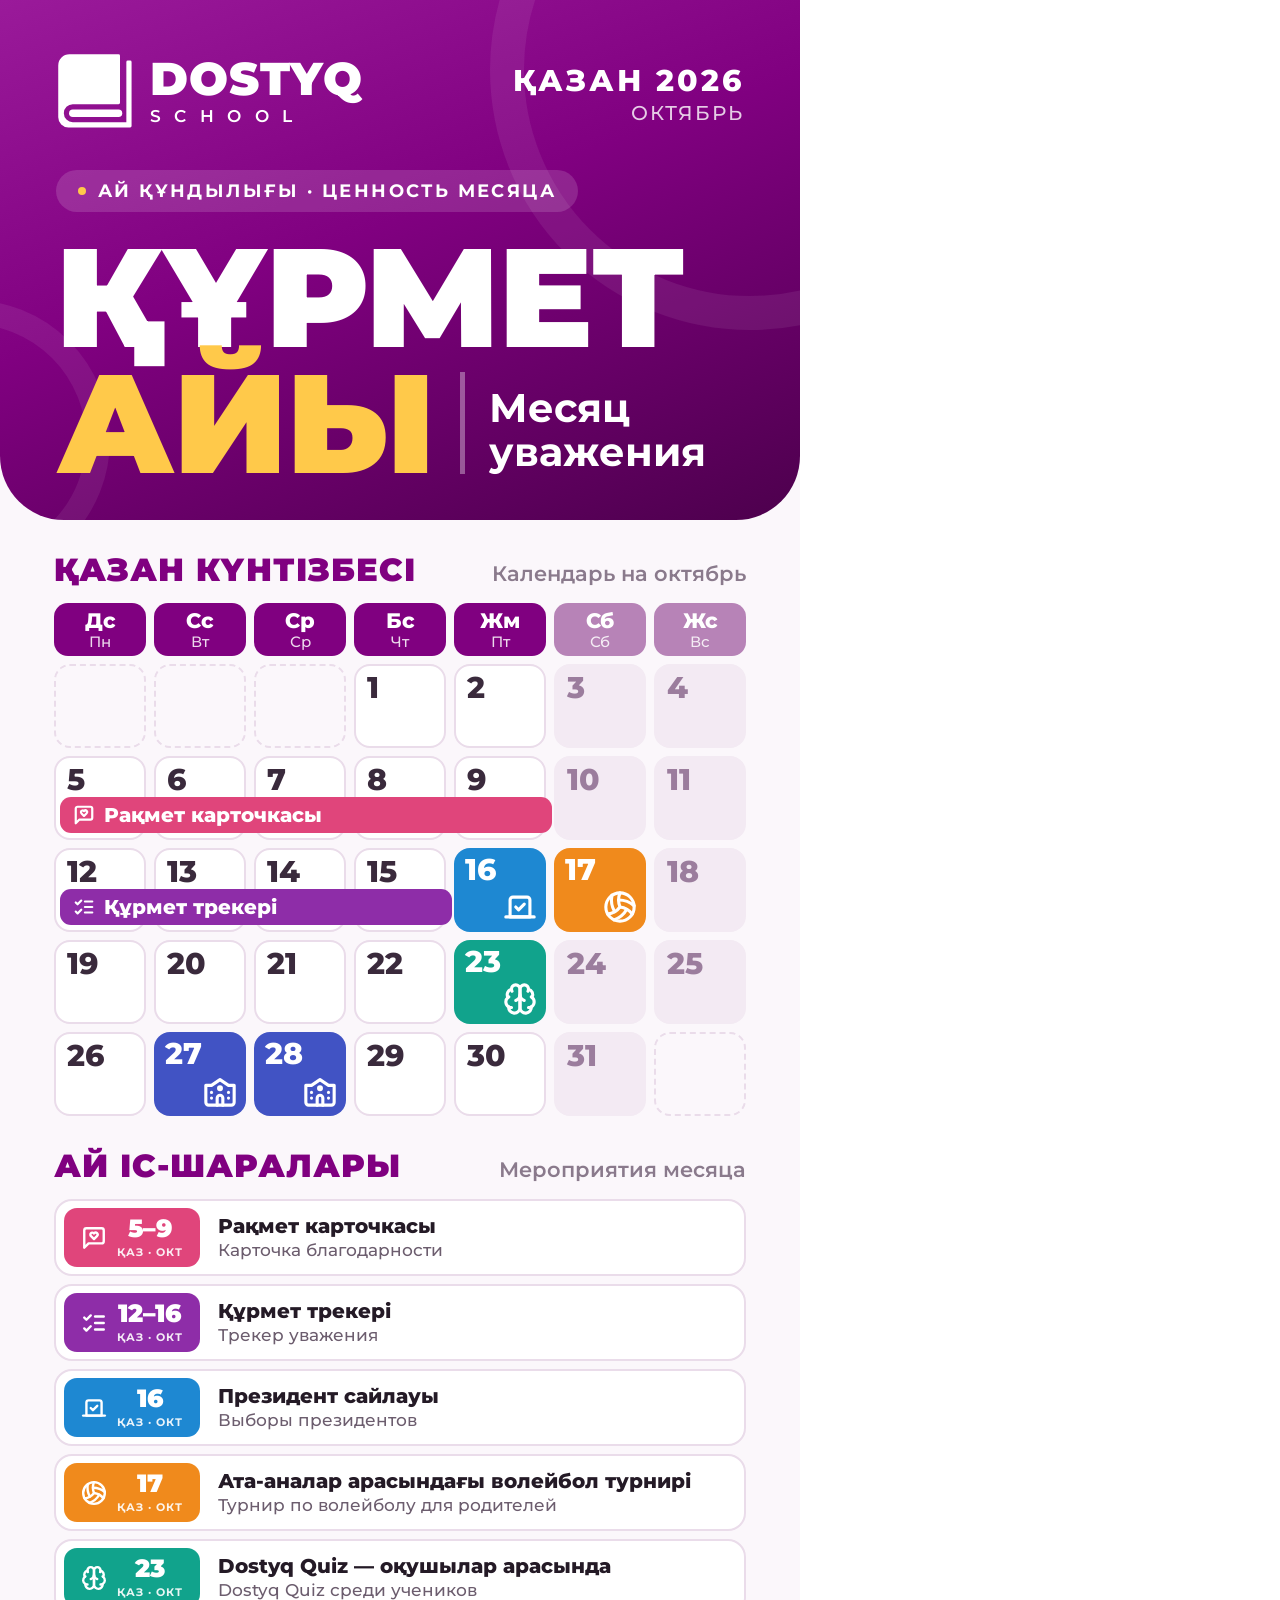
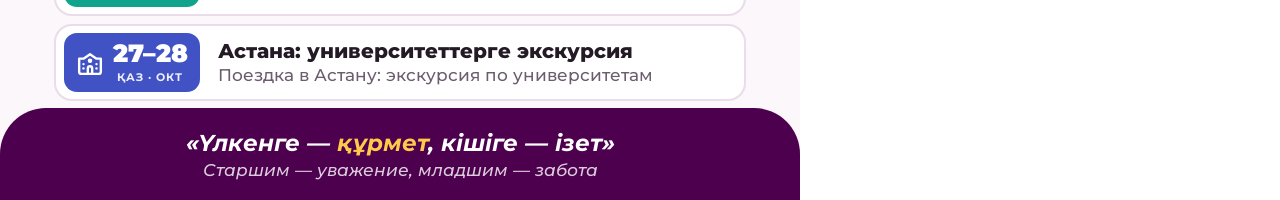
==== banners/kurmet-ayi-2026-10.html @ 7266d7d9 "X-баннер «Құрмет айы» на октябрь 2026 (80×180 см) Исходник макета для Figma: генератор HTML с календ" ====
<!doctype html>
<html lang="kk"><head><meta charset="utf-8">
<meta name="viewport" content="width=800">
<title>Құрмет айы — X-баннер</title>
<link rel="preconnect" href="https://fonts.googleapis.com">
<link href="https://fonts.googleapis.com/css2?family=Montserrat:ital,wght@0,500;0,600;0,700;0,800;0,900;1,500;1,700&display=swap" rel="stylesheet">
<style>
* { box-sizing: border-box; margin: 0; padding: 0; }
html, body { background: #fff; }
body { font-family: 'Montserrat', sans-serif; color: #241a26; }
.banner { width: 800px; height: 1800px; position: relative; overflow: hidden; background: #fbf7fb;
  display: flex; flex-direction: column; }

.hero { position: relative; height: 520px; flex: none; overflow: hidden; color: #fff;
  background: linear-gradient(160deg, #9a1a9a 0%, #800080 45%, #4d004d 100%);
  border-radius: 0 0 64px 64px; padding: 52px 56px 0; }
.ring { position: absolute; border-radius: 50%; border: 34px solid rgba(255,255,255,.07); }
.r1 { width: 520px; height: 520px; right: -210px; top: -190px; }
.r2 { width: 280px; height: 280px; left: -170px; top: 300px; border-width: 24px; }
.logo { display: flex; align-items: center; gap: 16px; position: relative; }
.logo .wm b { display: block; font-size: 46px; font-weight: 900; line-height: 1; letter-spacing: 1px; }
.logo .wm span { display: block; font-size: 17px; font-weight: 600; letter-spacing: 13.4px; margin-top: 4px; }
.month { position: absolute; right: 56px; top: 62px; text-align: right; }
.month b { display: block; font-size: 30px; font-weight: 800; letter-spacing: 3px; }
.month span { display: block; font-size: 20px; font-weight: 500; opacity: .8; letter-spacing: 2px; margin-top: 2px; }
.eyebrow { position: relative; margin-top: 40px; display: inline-flex; gap: 12px; align-items: center;
  background: rgba(255,255,255,.14); border-radius: 40px; padding: 10px 22px;
  font-size: 18px; font-weight: 700; letter-spacing: 2.4px; }
.eyebrow i { width: 8px; height: 8px; border-radius: 50%; background: #FFC94A; display: block; }
.title { position: relative; margin-top: 22px; font-size: 140px; font-weight: 900; line-height: 126px;
  letter-spacing: -2px; }
.title .l2 { display: flex; align-items: center; gap: 26px; }
.title .y { color: #FFC94A; }
.title .sub { font-size: 40px; line-height: 44px; font-weight: 700; letter-spacing: 0; padding-top: 14px;
  border-left: 5px solid rgba(255,255,255,.35); padding-left: 24px; }

.cal { padding: 30px 54px 0; flex: none; }
.sec { display: flex; align-items: baseline; justify-content: space-between; margin-bottom: 14px; }
.sec b { font-size: 32px; font-weight: 900; color: #800080; letter-spacing: 1px; }
.sec span { font-size: 21px; font-weight: 600; color: #8a7a8c; }
.wds { display: grid; grid-template-columns: repeat(7, 92px); gap: 8px; margin-bottom: 8px; }
.wd { text-align: center; background: #800080; color: #fff; border-radius: 14px; padding: 6px 0 5px; }
.wd.we { background: #b783b7; }
.wd b { display: block; font-size: 21px; font-weight: 800; line-height: 1.1; }
.wd span { display: block; font-size: 15px; font-weight: 500; opacity: .85; }
.weeks { display: flex; flex-direction: column; gap: 8px; }
.week { position: relative; display: grid; grid-template-columns: repeat(7, 92px); gap: 8px; }
.cell { height: 84px; border-radius: 16px; background: #fff; border: 2px solid #eadcea; position: relative; }
.cell.we { background: #f3eaf3; border-color: #f3eaf3; }
.cell.empty { background: transparent; border: 2px dashed #eadcea; }
.cell .num { position: absolute; left: 11px; top: 3px; font-size: 30px; font-weight: 800; color: #3a2a3c; }
.cell.we .num { color: #9b7d9d; }
.cell.hit { border: none; }
.cell.hit .num { color: #fff; }
.cell .ic { position: absolute; right: 9px; bottom: 8px; display: flex; }
.bar { position: absolute; bottom: 7px; height: 36px; border-radius: 11px; color: #fff;
  display: flex; align-items: center; gap: 9px; padding: 0 13px; font-size: 20px; font-weight: 800;
  margin-left: 6px; margin-right: 6px; }
.bar svg { flex: none; }

.list { padding: 30px 54px 0; flex: none; }
.evs { display: flex; flex-direction: column; gap: 8px; }
.ev { display: flex; align-items: center; gap: 18px; background: #fff; border-radius: 18px;
  padding: 8px 14px 8px 8px; border: 2px solid #eadcea; height: 77px; }
.tile { width: 136px; height: 59px; border-radius: 13px; flex: none; color: #fff; text-align: center;
  display: flex; align-items: center; justify-content: center; gap: 10px; }
.tile svg { flex: none; }
.tile b { display: block; font-size: 25px; font-weight: 900; line-height: 1; }
.tile span { display: block; font-size: 11px; font-weight: 700; letter-spacing: 1px; margin-top: 4px; opacity: .9; }
.what { flex: 1; min-width: 0; }
.what b { display: block; font-size: 20px; font-weight: 800; line-height: 1.15; color: #241a26; }
.what span { display: block; font-size: 16.5px; font-weight: 500; color: #6c5d6e; margin-top: 3px; line-height: 1.2; }

.foot { margin-top: auto; height: 92px; flex: none; background: #4d004d; color: #fff;
  display: flex; flex-direction: column; align-items: center; justify-content: center; text-align: center;
  border-radius: 46px 46px 0 0; }
.foot b { display: block; font-size: 23px; font-weight: 700; font-style: italic; }
.foot b i { color: #FFC94A; font-style: italic; }
.foot span { display: block; font-size: 17px; font-weight: 500; font-style: italic; opacity: .8; margin-top: 3px; }
</style></head>
<body>
<div class="banner" id="banner">
  <section class="hero">
    <div class="ring r1"></div><div class="ring r2"></div>
    <div class="logo"><svg width="78" height="78" viewBox="40 40 418 418" xmlns="http://www.w3.org/2000/svg"><path fill="#fff" d="M52 112A60 60 0 0 1 112 52L375 52A8 8 0 0 1 383 60L383 312A8 8 0 0 1 375 320L130 320A48 48 0 0 0 82 368A48 48 0 0 0 130 416L417 416L417 93A8 8 0 0 1 425 85L437 85A8 8 0 0 1 445 93L445 437A8 8 0 0 1 437 445L107 445A55 55 0 0 1 52 390Z"/><path fill="#fff" d="M130 348L375 348A20 20 0 0 1 375 388L130 388A20 20 0 0 1 130 348Z"/></svg><div class="wm"><b>DOSTYQ</b><span>SCHOOL</span></div></div>
    <div class="month"><b>ҚАЗАН 2026</b><span>ОКТЯБРЬ</span></div>
    <div class="eyebrow"><i></i>АЙ ҚҰНДЫЛЫҒЫ · ЦЕННОСТЬ МЕСЯЦА</div>
    <div class="title">ҚҰРМЕТ<div class="l2"><span class="y">АЙЫ</span><span class="sub">Месяц<br>уважения</span></div></div>
  </section>
  <section class="cal">
    <div class="sec"><b>ҚАЗАН КҮНТІЗБЕСІ</b><span>Календарь на октябрь</span></div>
    <div class="wds"><div class="wd"><b>Дс</b><span>Пн</span></div><div class="wd"><b>Сс</b><span>Вт</span></div><div class="wd"><b>Ср</b><span>Ср</span></div><div class="wd"><b>Бс</b><span>Чт</span></div><div class="wd"><b>Жм</b><span>Пт</span></div><div class="wd we"><b>Сб</b><span>Сб</span></div><div class="wd we"><b>Жс</b><span>Вс</span></div></div><div class="weeks"><div class="week"><div class="cell empty"></div><div class="cell empty"></div><div class="cell empty"></div><div class="cell"><span class="num">1</span></div><div class="cell"><span class="num">2</span></div><div class="cell we"><span class="num">3</span></div><div class="cell we"><span class="num">4</span></div></div><div class="week"><div class="cell"><span class="num">5</span></div><div class="cell"><span class="num">6</span></div><div class="cell"><span class="num">7</span></div><div class="cell"><span class="num">8</span></div><div class="cell"><span class="num">9</span></div><div class="cell we"><span class="num">10</span></div><div class="cell we"><span class="num">11</span></div><div class="bar" style="left:0px;width:492px;background:#E0457B"><svg width="22" height="22" viewBox="0 0 24 24" fill="none" stroke="#fff" stroke-width="2.4" stroke-linecap="round" stroke-linejoin="round" xmlns="http://www.w3.org/2000/svg"><path d="M21 15a2 2 0 0 1-2 2H7l-4 4V5a2 2 0 0 1 2-2h14a2 2 0 0 1 2 2z"/><path d="M14.8 7.5a1.84 1.84 0 0 0-2.6 0l-.2.3-.3-.3a1.84 1.84 0 1 0-2.4 2.8L12 13l2.7-2.7c.9-.9.8-2.1.1-2.8"/></svg><span>Рақмет карточкасы</span></div></div><div class="week"><div class="cell"><span class="num">12</span></div><div class="cell"><span class="num">13</span></div><div class="cell"><span class="num">14</span></div><div class="cell"><span class="num">15</span></div><div class="cell hit" style="background:#1E88D2"><span class="num">16</span><span class="ic"><svg width="34" height="34" viewBox="0 0 24 24" fill="none" stroke="#fff" stroke-width="2.2" stroke-linecap="round" stroke-linejoin="round" xmlns="http://www.w3.org/2000/svg"><path d="m9 12 2 2 4-4"/><path d="M5 7c0-1.1.9-2 2-2h10a2 2 0 0 1 2 2v12H5V7Z"/><path d="M22 19H2"/></svg></span></div><div class="cell we hit" style="background:#F08A1C"><span class="num">17</span><span class="ic"><svg width="34" height="34" viewBox="0 0 24 24" fill="none" stroke="#fff" stroke-width="2.2" stroke-linecap="round" stroke-linejoin="round" xmlns="http://www.w3.org/2000/svg"><path d="M11.1 7.1a16.55 16.55 0 0 1 10.9 4"/><path d="M12 12a12.6 12.6 0 0 1-8.7 5"/><path d="M16.8 13.6a16.55 16.55 0 0 1-9 7.5"/><path d="M20.7 17a12.8 12.8 0 0 0-8.7-5 13.3 13.3 0 0 1 0-10"/><path d="M6.3 3.8a16.55 16.55 0 0 0 1.9 11.5"/><circle cx="12" cy="12" r="10"/></svg></span></div><div class="cell we"><span class="num">18</span></div><div class="bar" style="left:0px;width:392px;background:#8E2DA8"><svg width="22" height="22" viewBox="0 0 24 24" fill="none" stroke="#fff" stroke-width="2.4" stroke-linecap="round" stroke-linejoin="round" xmlns="http://www.w3.org/2000/svg"><path d="m3 17 2 2 4-4"/><path d="m3 7 2 2 4-4"/><path d="M13 6h8"/><path d="M13 12h8"/><path d="M13 18h8"/></svg><span>Құрмет трекері</span></div></div><div class="week"><div class="cell"><span class="num">19</span></div><div class="cell"><span class="num">20</span></div><div class="cell"><span class="num">21</span></div><div class="cell"><span class="num">22</span></div><div class="cell hit" style="background:#11A38C"><span class="num">23</span><span class="ic"><svg width="34" height="34" viewBox="0 0 24 24" fill="none" stroke="#fff" stroke-width="2.2" stroke-linecap="round" stroke-linejoin="round" xmlns="http://www.w3.org/2000/svg"><path d="M12 5a3 3 0 1 0-5.997.125 4 4 0 0 0-2.526 5.77 4 4 0 0 0 .556 6.588A4 4 0 1 0 12 18Z"/><path d="M12 5a3 3 0 1 1 5.997.125 4 4 0 0 1 2.526 5.77 4 4 0 0 1-.556 6.588A4 4 0 1 1 12 18Z"/><path d="M15 13a4.5 4.5 0 0 1-3-4 4.5 4.5 0 0 1-3 4"/><path d="M17.599 6.5a3 3 0 0 0 .399-1.375"/><path d="M6.003 5.125A3 3 0 0 0 6.401 6.5"/><path d="M3.477 10.896a4 4 0 0 1 .585-.396"/><path d="M19.938 10.5a4 4 0 0 1 .585.396"/><path d="M6 18a4 4 0 0 1-1.967-.516"/><path d="M19.967 17.484A4 4 0 0 1 18 18"/></svg></span></div><div class="cell we"><span class="num">24</span></div><div class="cell we"><span class="num">25</span></div></div><div class="week"><div class="cell"><span class="num">26</span></div><div class="cell hit" style="background:#4153C4"><span class="num">27</span><span class="ic"><svg width="34" height="34" viewBox="0 0 24 24" fill="none" stroke="#fff" stroke-width="2.2" stroke-linecap="round" stroke-linejoin="round" xmlns="http://www.w3.org/2000/svg"><circle cx="12" cy="10" r="1"/><path d="M22 20V8h-4l-6-4-6 4H2v12a2 2 0 0 0 2 2h16a2 2 0 0 0 2-2"/><path d="M6 17v.01"/><path d="M6 13v.01"/><path d="M18 17v.01"/><path d="M18 13v.01"/><path d="M14 22v-5a2 2 0 0 0-2-2a2 2 0 0 0-2 2v5"/></svg></span></div><div class="cell hit" style="background:#4153C4"><span class="num">28</span><span class="ic"><svg width="34" height="34" viewBox="0 0 24 24" fill="none" stroke="#fff" stroke-width="2.2" stroke-linecap="round" stroke-linejoin="round" xmlns="http://www.w3.org/2000/svg"><circle cx="12" cy="10" r="1"/><path d="M22 20V8h-4l-6-4-6 4H2v12a2 2 0 0 0 2 2h16a2 2 0 0 0 2-2"/><path d="M6 17v.01"/><path d="M6 13v.01"/><path d="M18 17v.01"/><path d="M18 13v.01"/><path d="M14 22v-5a2 2 0 0 0-2-2a2 2 0 0 0-2 2v5"/></svg></span></div><div class="cell"><span class="num">29</span></div><div class="cell"><span class="num">30</span></div><div class="cell we"><span class="num">31</span></div><div class="cell empty"></div></div></div>
  </section>
  <section class="list">
    <div class="sec"><b>АЙ ІС-ШАРАЛАРЫ</b><span>Мероприятия месяца</span></div>
    <div class="evs"><div class="ev"><div class="tile" style="background:#E0457B"><svg width="26" height="26" viewBox="0 0 24 24" fill="none" stroke="#fff" stroke-width="2.2" stroke-linecap="round" stroke-linejoin="round" xmlns="http://www.w3.org/2000/svg"><path d="M21 15a2 2 0 0 1-2 2H7l-4 4V5a2 2 0 0 1 2-2h14a2 2 0 0 1 2 2z"/><path d="M14.8 7.5a1.84 1.84 0 0 0-2.6 0l-.2.3-.3-.3a1.84 1.84 0 1 0-2.4 2.8L12 13l2.7-2.7c.9-.9.8-2.1.1-2.8"/></svg><div><b>5–9</b><span>ҚАЗ · ОКТ</span></div></div><div class="what"><b>Рақмет карточкасы</b><span>Карточка благодарности</span></div></div><div class="ev"><div class="tile" style="background:#8E2DA8"><svg width="26" height="26" viewBox="0 0 24 24" fill="none" stroke="#fff" stroke-width="2.2" stroke-linecap="round" stroke-linejoin="round" xmlns="http://www.w3.org/2000/svg"><path d="m3 17 2 2 4-4"/><path d="m3 7 2 2 4-4"/><path d="M13 6h8"/><path d="M13 12h8"/><path d="M13 18h8"/></svg><div><b>12–16</b><span>ҚАЗ · ОКТ</span></div></div><div class="what"><b>Құрмет трекері</b><span>Трекер уважения</span></div></div><div class="ev"><div class="tile" style="background:#1E88D2"><svg width="26" height="26" viewBox="0 0 24 24" fill="none" stroke="#fff" stroke-width="2.2" stroke-linecap="round" stroke-linejoin="round" xmlns="http://www.w3.org/2000/svg"><path d="m9 12 2 2 4-4"/><path d="M5 7c0-1.1.9-2 2-2h10a2 2 0 0 1 2 2v12H5V7Z"/><path d="M22 19H2"/></svg><div><b>16</b><span>ҚАЗ · ОКТ</span></div></div><div class="what"><b>Президент сайлауы</b><span>Выборы президентов</span></div></div><div class="ev"><div class="tile" style="background:#F08A1C"><svg width="26" height="26" viewBox="0 0 24 24" fill="none" stroke="#fff" stroke-width="2.2" stroke-linecap="round" stroke-linejoin="round" xmlns="http://www.w3.org/2000/svg"><path d="M11.1 7.1a16.55 16.55 0 0 1 10.9 4"/><path d="M12 12a12.6 12.6 0 0 1-8.7 5"/><path d="M16.8 13.6a16.55 16.55 0 0 1-9 7.5"/><path d="M20.7 17a12.8 12.8 0 0 0-8.7-5 13.3 13.3 0 0 1 0-10"/><path d="M6.3 3.8a16.55 16.55 0 0 0 1.9 11.5"/><circle cx="12" cy="12" r="10"/></svg><div><b>17</b><span>ҚАЗ · ОКТ</span></div></div><div class="what"><b>Ата-аналар арасындағы волейбол турнирі</b><span>Турнир по волейболу для родителей</span></div></div><div class="ev"><div class="tile" style="background:#11A38C"><svg width="26" height="26" viewBox="0 0 24 24" fill="none" stroke="#fff" stroke-width="2.2" stroke-linecap="round" stroke-linejoin="round" xmlns="http://www.w3.org/2000/svg"><path d="M12 5a3 3 0 1 0-5.997.125 4 4 0 0 0-2.526 5.77 4 4 0 0 0 .556 6.588A4 4 0 1 0 12 18Z"/><path d="M12 5a3 3 0 1 1 5.997.125 4 4 0 0 1 2.526 5.77 4 4 0 0 1-.556 6.588A4 4 0 1 1 12 18Z"/><path d="M15 13a4.5 4.5 0 0 1-3-4 4.5 4.5 0 0 1-3 4"/><path d="M17.599 6.5a3 3 0 0 0 .399-1.375"/><path d="M6.003 5.125A3 3 0 0 0 6.401 6.5"/><path d="M3.477 10.896a4 4 0 0 1 .585-.396"/><path d="M19.938 10.5a4 4 0 0 1 .585.396"/><path d="M6 18a4 4 0 0 1-1.967-.516"/><path d="M19.967 17.484A4 4 0 0 1 18 18"/></svg><div><b>23</b><span>ҚАЗ · ОКТ</span></div></div><div class="what"><b>Dostyq Quiz — оқушылар арасында</b><span>Dostyq Quiz среди учеников</span></div></div><div class="ev"><div class="tile" style="background:#4153C4"><svg width="26" height="26" viewBox="0 0 24 24" fill="none" stroke="#fff" stroke-width="2.2" stroke-linecap="round" stroke-linejoin="round" xmlns="http://www.w3.org/2000/svg"><circle cx="12" cy="10" r="1"/><path d="M22 20V8h-4l-6-4-6 4H2v12a2 2 0 0 0 2 2h16a2 2 0 0 0 2-2"/><path d="M6 17v.01"/><path d="M6 13v.01"/><path d="M18 17v.01"/><path d="M18 13v.01"/><path d="M14 22v-5a2 2 0 0 0-2-2a2 2 0 0 0-2 2v5"/></svg><div><b>27–28</b><span>ҚАЗ · ОКТ</span></div></div><div class="what"><b>Астана: университеттерге экскурсия</b><span>Поездка в Астану: экскурсия по университетам</span></div></div></div>
  </section>
  <footer class="foot"><b>«Үлкенге — <i>құрмет</i>, кішіге — ізет»</b><span>Старшим — уважение, младшим — забота</span></footer>
</div>
</body></html>
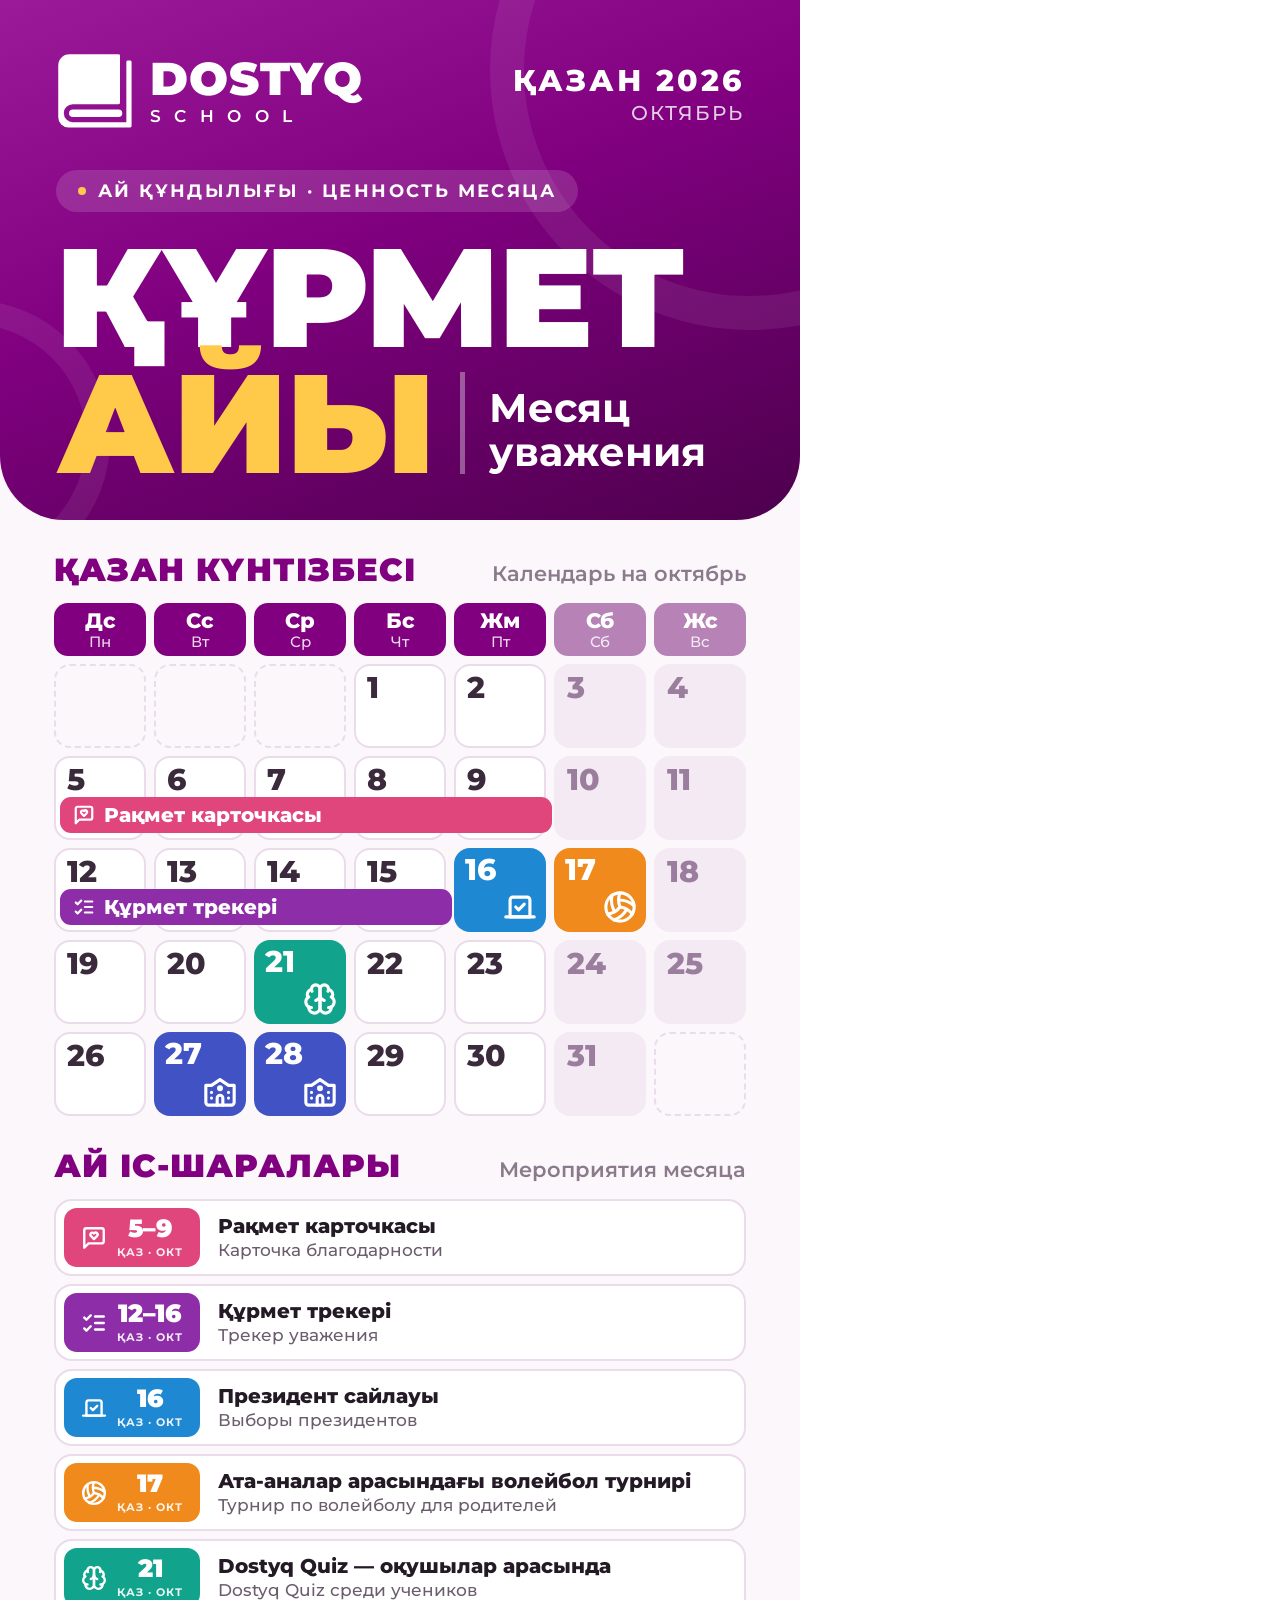
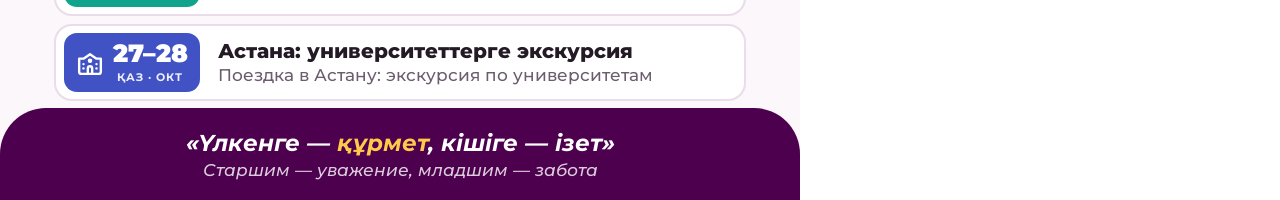
==== commit 166e0ae5: "Баннер: Dostyq Quiz переносится на 21 октября Co-Authored-By: Claude Opus 5.5 <noreply@anthropic.com" ====
--- a/banners/kurmet-ayi-2026-10.html
+++ b/banners/kurmet-ayi-2026-10.html
@@ -89,11 +89,11 @@
   </section>
   <section class="cal">
     <div class="sec"><b>ҚАЗАН КҮНТІЗБЕСІ</b><span>Календарь на октябрь</span></div>
-    <div class="wds"><div class="wd"><b>Дс</b><span>Пн</span></div><div class="wd"><b>Сс</b><span>Вт</span></div><div class="wd"><b>Ср</b><span>Ср</span></div><div class="wd"><b>Бс</b><span>Чт</span></div><div class="wd"><b>Жм</b><span>Пт</span></div><div class="wd we"><b>Сб</b><span>Сб</span></div><div class="wd we"><b>Жс</b><span>Вс</span></div></div><div class="weeks"><div class="week"><div class="cell empty"></div><div class="cell empty"></div><div class="cell empty"></div><div class="cell"><span class="num">1</span></div><div class="cell"><span class="num">2</span></div><div class="cell we"><span class="num">3</span></div><div class="cell we"><span class="num">4</span></div></div><div class="week"><div class="cell"><span class="num">5</span></div><div class="cell"><span class="num">6</span></div><div class="cell"><span class="num">7</span></div><div class="cell"><span class="num">8</span></div><div class="cell"><span class="num">9</span></div><div class="cell we"><span class="num">10</span></div><div class="cell we"><span class="num">11</span></div><div class="bar" style="left:0px;width:492px;background:#E0457B"><svg width="22" height="22" viewBox="0 0 24 24" fill="none" stroke="#fff" stroke-width="2.4" stroke-linecap="round" stroke-linejoin="round" xmlns="http://www.w3.org/2000/svg"><path d="M21 15a2 2 0 0 1-2 2H7l-4 4V5a2 2 0 0 1 2-2h14a2 2 0 0 1 2 2z"/><path d="M14.8 7.5a1.84 1.84 0 0 0-2.6 0l-.2.3-.3-.3a1.84 1.84 0 1 0-2.4 2.8L12 13l2.7-2.7c.9-.9.8-2.1.1-2.8"/></svg><span>Рақмет карточкасы</span></div></div><div class="week"><div class="cell"><span class="num">12</span></div><div class="cell"><span class="num">13</span></div><div class="cell"><span class="num">14</span></div><div class="cell"><span class="num">15</span></div><div class="cell hit" style="background:#1E88D2"><span class="num">16</span><span class="ic"><svg width="34" height="34" viewBox="0 0 24 24" fill="none" stroke="#fff" stroke-width="2.2" stroke-linecap="round" stroke-linejoin="round" xmlns="http://www.w3.org/2000/svg"><path d="m9 12 2 2 4-4"/><path d="M5 7c0-1.1.9-2 2-2h10a2 2 0 0 1 2 2v12H5V7Z"/><path d="M22 19H2"/></svg></span></div><div class="cell we hit" style="background:#F08A1C"><span class="num">17</span><span class="ic"><svg width="34" height="34" viewBox="0 0 24 24" fill="none" stroke="#fff" stroke-width="2.2" stroke-linecap="round" stroke-linejoin="round" xmlns="http://www.w3.org/2000/svg"><path d="M11.1 7.1a16.55 16.55 0 0 1 10.9 4"/><path d="M12 12a12.6 12.6 0 0 1-8.7 5"/><path d="M16.8 13.6a16.55 16.55 0 0 1-9 7.5"/><path d="M20.7 17a12.8 12.8 0 0 0-8.7-5 13.3 13.3 0 0 1 0-10"/><path d="M6.3 3.8a16.55 16.55 0 0 0 1.9 11.5"/><circle cx="12" cy="12" r="10"/></svg></span></div><div class="cell we"><span class="num">18</span></div><div class="bar" style="left:0px;width:392px;background:#8E2DA8"><svg width="22" height="22" viewBox="0 0 24 24" fill="none" stroke="#fff" stroke-width="2.4" stroke-linecap="round" stroke-linejoin="round" xmlns="http://www.w3.org/2000/svg"><path d="m3 17 2 2 4-4"/><path d="m3 7 2 2 4-4"/><path d="M13 6h8"/><path d="M13 12h8"/><path d="M13 18h8"/></svg><span>Құрмет трекері</span></div></div><div class="week"><div class="cell"><span class="num">19</span></div><div class="cell"><span class="num">20</span></div><div class="cell"><span class="num">21</span></div><div class="cell"><span class="num">22</span></div><div class="cell hit" style="background:#11A38C"><span class="num">23</span><span class="ic"><svg width="34" height="34" viewBox="0 0 24 24" fill="none" stroke="#fff" stroke-width="2.2" stroke-linecap="round" stroke-linejoin="round" xmlns="http://www.w3.org/2000/svg"><path d="M12 5a3 3 0 1 0-5.997.125 4 4 0 0 0-2.526 5.77 4 4 0 0 0 .556 6.588A4 4 0 1 0 12 18Z"/><path d="M12 5a3 3 0 1 1 5.997.125 4 4 0 0 1 2.526 5.77 4 4 0 0 1-.556 6.588A4 4 0 1 1 12 18Z"/><path d="M15 13a4.5 4.5 0 0 1-3-4 4.5 4.5 0 0 1-3 4"/><path d="M17.599 6.5a3 3 0 0 0 .399-1.375"/><path d="M6.003 5.125A3 3 0 0 0 6.401 6.5"/><path d="M3.477 10.896a4 4 0 0 1 .585-.396"/><path d="M19.938 10.5a4 4 0 0 1 .585.396"/><path d="M6 18a4 4 0 0 1-1.967-.516"/><path d="M19.967 17.484A4 4 0 0 1 18 18"/></svg></span></div><div class="cell we"><span class="num">24</span></div><div class="cell we"><span class="num">25</span></div></div><div class="week"><div class="cell"><span class="num">26</span></div><div class="cell hit" style="background:#4153C4"><span class="num">27</span><span class="ic"><svg width="34" height="34" viewBox="0 0 24 24" fill="none" stroke="#fff" stroke-width="2.2" stroke-linecap="round" stroke-linejoin="round" xmlns="http://www.w3.org/2000/svg"><circle cx="12" cy="10" r="1"/><path d="M22 20V8h-4l-6-4-6 4H2v12a2 2 0 0 0 2 2h16a2 2 0 0 0 2-2"/><path d="M6 17v.01"/><path d="M6 13v.01"/><path d="M18 17v.01"/><path d="M18 13v.01"/><path d="M14 22v-5a2 2 0 0 0-2-2a2 2 0 0 0-2 2v5"/></svg></span></div><div class="cell hit" style="background:#4153C4"><span class="num">28</span><span class="ic"><svg width="34" height="34" viewBox="0 0 24 24" fill="none" stroke="#fff" stroke-width="2.2" stroke-linecap="round" stroke-linejoin="round" xmlns="http://www.w3.org/2000/svg"><circle cx="12" cy="10" r="1"/><path d="M22 20V8h-4l-6-4-6 4H2v12a2 2 0 0 0 2 2h16a2 2 0 0 0 2-2"/><path d="M6 17v.01"/><path d="M6 13v.01"/><path d="M18 17v.01"/><path d="M18 13v.01"/><path d="M14 22v-5a2 2 0 0 0-2-2a2 2 0 0 0-2 2v5"/></svg></span></div><div class="cell"><span class="num">29</span></div><div class="cell"><span class="num">30</span></div><div class="cell we"><span class="num">31</span></div><div class="cell empty"></div></div></div>
+    <div class="wds"><div class="wd"><b>Дс</b><span>Пн</span></div><div class="wd"><b>Сс</b><span>Вт</span></div><div class="wd"><b>Ср</b><span>Ср</span></div><div class="wd"><b>Бс</b><span>Чт</span></div><div class="wd"><b>Жм</b><span>Пт</span></div><div class="wd we"><b>Сб</b><span>Сб</span></div><div class="wd we"><b>Жс</b><span>Вс</span></div></div><div class="weeks"><div class="week"><div class="cell empty"></div><div class="cell empty"></div><div class="cell empty"></div><div class="cell"><span class="num">1</span></div><div class="cell"><span class="num">2</span></div><div class="cell we"><span class="num">3</span></div><div class="cell we"><span class="num">4</span></div></div><div class="week"><div class="cell"><span class="num">5</span></div><div class="cell"><span class="num">6</span></div><div class="cell"><span class="num">7</span></div><div class="cell"><span class="num">8</span></div><div class="cell"><span class="num">9</span></div><div class="cell we"><span class="num">10</span></div><div class="cell we"><span class="num">11</span></div><div class="bar" style="left:0px;width:492px;background:#E0457B"><svg width="22" height="22" viewBox="0 0 24 24" fill="none" stroke="#fff" stroke-width="2.4" stroke-linecap="round" stroke-linejoin="round" xmlns="http://www.w3.org/2000/svg"><path d="M21 15a2 2 0 0 1-2 2H7l-4 4V5a2 2 0 0 1 2-2h14a2 2 0 0 1 2 2z"/><path d="M14.8 7.5a1.84 1.84 0 0 0-2.6 0l-.2.3-.3-.3a1.84 1.84 0 1 0-2.4 2.8L12 13l2.7-2.7c.9-.9.8-2.1.1-2.8"/></svg><span>Рақмет карточкасы</span></div></div><div class="week"><div class="cell"><span class="num">12</span></div><div class="cell"><span class="num">13</span></div><div class="cell"><span class="num">14</span></div><div class="cell"><span class="num">15</span></div><div class="cell hit" style="background:#1E88D2"><span class="num">16</span><span class="ic"><svg width="34" height="34" viewBox="0 0 24 24" fill="none" stroke="#fff" stroke-width="2.2" stroke-linecap="round" stroke-linejoin="round" xmlns="http://www.w3.org/2000/svg"><path d="m9 12 2 2 4-4"/><path d="M5 7c0-1.1.9-2 2-2h10a2 2 0 0 1 2 2v12H5V7Z"/><path d="M22 19H2"/></svg></span></div><div class="cell we hit" style="background:#F08A1C"><span class="num">17</span><span class="ic"><svg width="34" height="34" viewBox="0 0 24 24" fill="none" stroke="#fff" stroke-width="2.2" stroke-linecap="round" stroke-linejoin="round" xmlns="http://www.w3.org/2000/svg"><path d="M11.1 7.1a16.55 16.55 0 0 1 10.9 4"/><path d="M12 12a12.6 12.6 0 0 1-8.7 5"/><path d="M16.8 13.6a16.55 16.55 0 0 1-9 7.5"/><path d="M20.7 17a12.8 12.8 0 0 0-8.7-5 13.3 13.3 0 0 1 0-10"/><path d="M6.3 3.8a16.55 16.55 0 0 0 1.9 11.5"/><circle cx="12" cy="12" r="10"/></svg></span></div><div class="cell we"><span class="num">18</span></div><div class="bar" style="left:0px;width:392px;background:#8E2DA8"><svg width="22" height="22" viewBox="0 0 24 24" fill="none" stroke="#fff" stroke-width="2.4" stroke-linecap="round" stroke-linejoin="round" xmlns="http://www.w3.org/2000/svg"><path d="m3 17 2 2 4-4"/><path d="m3 7 2 2 4-4"/><path d="M13 6h8"/><path d="M13 12h8"/><path d="M13 18h8"/></svg><span>Құрмет трекері</span></div></div><div class="week"><div class="cell"><span class="num">19</span></div><div class="cell"><span class="num">20</span></div><div class="cell hit" style="background:#11A38C"><span class="num">21</span><span class="ic"><svg width="34" height="34" viewBox="0 0 24 24" fill="none" stroke="#fff" stroke-width="2.2" stroke-linecap="round" stroke-linejoin="round" xmlns="http://www.w3.org/2000/svg"><path d="M12 5a3 3 0 1 0-5.997.125 4 4 0 0 0-2.526 5.77 4 4 0 0 0 .556 6.588A4 4 0 1 0 12 18Z"/><path d="M12 5a3 3 0 1 1 5.997.125 4 4 0 0 1 2.526 5.77 4 4 0 0 1-.556 6.588A4 4 0 1 1 12 18Z"/><path d="M15 13a4.5 4.5 0 0 1-3-4 4.5 4.5 0 0 1-3 4"/><path d="M17.599 6.5a3 3 0 0 0 .399-1.375"/><path d="M6.003 5.125A3 3 0 0 0 6.401 6.5"/><path d="M3.477 10.896a4 4 0 0 1 .585-.396"/><path d="M19.938 10.5a4 4 0 0 1 .585.396"/><path d="M6 18a4 4 0 0 1-1.967-.516"/><path d="M19.967 17.484A4 4 0 0 1 18 18"/></svg></span></div><div class="cell"><span class="num">22</span></div><div class="cell"><span class="num">23</span></div><div class="cell we"><span class="num">24</span></div><div class="cell we"><span class="num">25</span></div></div><div class="week"><div class="cell"><span class="num">26</span></div><div class="cell hit" style="background:#4153C4"><span class="num">27</span><span class="ic"><svg width="34" height="34" viewBox="0 0 24 24" fill="none" stroke="#fff" stroke-width="2.2" stroke-linecap="round" stroke-linejoin="round" xmlns="http://www.w3.org/2000/svg"><circle cx="12" cy="10" r="1"/><path d="M22 20V8h-4l-6-4-6 4H2v12a2 2 0 0 0 2 2h16a2 2 0 0 0 2-2"/><path d="M6 17v.01"/><path d="M6 13v.01"/><path d="M18 17v.01"/><path d="M18 13v.01"/><path d="M14 22v-5a2 2 0 0 0-2-2a2 2 0 0 0-2 2v5"/></svg></span></div><div class="cell hit" style="background:#4153C4"><span class="num">28</span><span class="ic"><svg width="34" height="34" viewBox="0 0 24 24" fill="none" stroke="#fff" stroke-width="2.2" stroke-linecap="round" stroke-linejoin="round" xmlns="http://www.w3.org/2000/svg"><circle cx="12" cy="10" r="1"/><path d="M22 20V8h-4l-6-4-6 4H2v12a2 2 0 0 0 2 2h16a2 2 0 0 0 2-2"/><path d="M6 17v.01"/><path d="M6 13v.01"/><path d="M18 17v.01"/><path d="M18 13v.01"/><path d="M14 22v-5a2 2 0 0 0-2-2a2 2 0 0 0-2 2v5"/></svg></span></div><div class="cell"><span class="num">29</span></div><div class="cell"><span class="num">30</span></div><div class="cell we"><span class="num">31</span></div><div class="cell empty"></div></div></div>
   </section>
   <section class="list">
     <div class="sec"><b>АЙ ІС-ШАРАЛАРЫ</b><span>Мероприятия месяца</span></div>
-    <div class="evs"><div class="ev"><div class="tile" style="background:#E0457B"><svg width="26" height="26" viewBox="0 0 24 24" fill="none" stroke="#fff" stroke-width="2.2" stroke-linecap="round" stroke-linejoin="round" xmlns="http://www.w3.org/2000/svg"><path d="M21 15a2 2 0 0 1-2 2H7l-4 4V5a2 2 0 0 1 2-2h14a2 2 0 0 1 2 2z"/><path d="M14.8 7.5a1.84 1.84 0 0 0-2.6 0l-.2.3-.3-.3a1.84 1.84 0 1 0-2.4 2.8L12 13l2.7-2.7c.9-.9.8-2.1.1-2.8"/></svg><div><b>5–9</b><span>ҚАЗ · ОКТ</span></div></div><div class="what"><b>Рақмет карточкасы</b><span>Карточка благодарности</span></div></div><div class="ev"><div class="tile" style="background:#8E2DA8"><svg width="26" height="26" viewBox="0 0 24 24" fill="none" stroke="#fff" stroke-width="2.2" stroke-linecap="round" stroke-linejoin="round" xmlns="http://www.w3.org/2000/svg"><path d="m3 17 2 2 4-4"/><path d="m3 7 2 2 4-4"/><path d="M13 6h8"/><path d="M13 12h8"/><path d="M13 18h8"/></svg><div><b>12–16</b><span>ҚАЗ · ОКТ</span></div></div><div class="what"><b>Құрмет трекері</b><span>Трекер уважения</span></div></div><div class="ev"><div class="tile" style="background:#1E88D2"><svg width="26" height="26" viewBox="0 0 24 24" fill="none" stroke="#fff" stroke-width="2.2" stroke-linecap="round" stroke-linejoin="round" xmlns="http://www.w3.org/2000/svg"><path d="m9 12 2 2 4-4"/><path d="M5 7c0-1.1.9-2 2-2h10a2 2 0 0 1 2 2v12H5V7Z"/><path d="M22 19H2"/></svg><div><b>16</b><span>ҚАЗ · ОКТ</span></div></div><div class="what"><b>Президент сайлауы</b><span>Выборы президентов</span></div></div><div class="ev"><div class="tile" style="background:#F08A1C"><svg width="26" height="26" viewBox="0 0 24 24" fill="none" stroke="#fff" stroke-width="2.2" stroke-linecap="round" stroke-linejoin="round" xmlns="http://www.w3.org/2000/svg"><path d="M11.1 7.1a16.55 16.55 0 0 1 10.9 4"/><path d="M12 12a12.6 12.6 0 0 1-8.7 5"/><path d="M16.8 13.6a16.55 16.55 0 0 1-9 7.5"/><path d="M20.7 17a12.8 12.8 0 0 0-8.7-5 13.3 13.3 0 0 1 0-10"/><path d="M6.3 3.8a16.55 16.55 0 0 0 1.9 11.5"/><circle cx="12" cy="12" r="10"/></svg><div><b>17</b><span>ҚАЗ · ОКТ</span></div></div><div class="what"><b>Ата-аналар арасындағы волейбол турнирі</b><span>Турнир по волейболу для родителей</span></div></div><div class="ev"><div class="tile" style="background:#11A38C"><svg width="26" height="26" viewBox="0 0 24 24" fill="none" stroke="#fff" stroke-width="2.2" stroke-linecap="round" stroke-linejoin="round" xmlns="http://www.w3.org/2000/svg"><path d="M12 5a3 3 0 1 0-5.997.125 4 4 0 0 0-2.526 5.77 4 4 0 0 0 .556 6.588A4 4 0 1 0 12 18Z"/><path d="M12 5a3 3 0 1 1 5.997.125 4 4 0 0 1 2.526 5.77 4 4 0 0 1-.556 6.588A4 4 0 1 1 12 18Z"/><path d="M15 13a4.5 4.5 0 0 1-3-4 4.5 4.5 0 0 1-3 4"/><path d="M17.599 6.5a3 3 0 0 0 .399-1.375"/><path d="M6.003 5.125A3 3 0 0 0 6.401 6.5"/><path d="M3.477 10.896a4 4 0 0 1 .585-.396"/><path d="M19.938 10.5a4 4 0 0 1 .585.396"/><path d="M6 18a4 4 0 0 1-1.967-.516"/><path d="M19.967 17.484A4 4 0 0 1 18 18"/></svg><div><b>23</b><span>ҚАЗ · ОКТ</span></div></div><div class="what"><b>Dostyq Quiz — оқушылар арасында</b><span>Dostyq Quiz среди учеников</span></div></div><div class="ev"><div class="tile" style="background:#4153C4"><svg width="26" height="26" viewBox="0 0 24 24" fill="none" stroke="#fff" stroke-width="2.2" stroke-linecap="round" stroke-linejoin="round" xmlns="http://www.w3.org/2000/svg"><circle cx="12" cy="10" r="1"/><path d="M22 20V8h-4l-6-4-6 4H2v12a2 2 0 0 0 2 2h16a2 2 0 0 0 2-2"/><path d="M6 17v.01"/><path d="M6 13v.01"/><path d="M18 17v.01"/><path d="M18 13v.01"/><path d="M14 22v-5a2 2 0 0 0-2-2a2 2 0 0 0-2 2v5"/></svg><div><b>27–28</b><span>ҚАЗ · ОКТ</span></div></div><div class="what"><b>Астана: университеттерге экскурсия</b><span>Поездка в Астану: экскурсия по университетам</span></div></div></div>
+    <div class="evs"><div class="ev"><div class="tile" style="background:#E0457B"><svg width="26" height="26" viewBox="0 0 24 24" fill="none" stroke="#fff" stroke-width="2.2" stroke-linecap="round" stroke-linejoin="round" xmlns="http://www.w3.org/2000/svg"><path d="M21 15a2 2 0 0 1-2 2H7l-4 4V5a2 2 0 0 1 2-2h14a2 2 0 0 1 2 2z"/><path d="M14.8 7.5a1.84 1.84 0 0 0-2.6 0l-.2.3-.3-.3a1.84 1.84 0 1 0-2.4 2.8L12 13l2.7-2.7c.9-.9.8-2.1.1-2.8"/></svg><div><b>5–9</b><span>ҚАЗ · ОКТ</span></div></div><div class="what"><b>Рақмет карточкасы</b><span>Карточка благодарности</span></div></div><div class="ev"><div class="tile" style="background:#8E2DA8"><svg width="26" height="26" viewBox="0 0 24 24" fill="none" stroke="#fff" stroke-width="2.2" stroke-linecap="round" stroke-linejoin="round" xmlns="http://www.w3.org/2000/svg"><path d="m3 17 2 2 4-4"/><path d="m3 7 2 2 4-4"/><path d="M13 6h8"/><path d="M13 12h8"/><path d="M13 18h8"/></svg><div><b>12–16</b><span>ҚАЗ · ОКТ</span></div></div><div class="what"><b>Құрмет трекері</b><span>Трекер уважения</span></div></div><div class="ev"><div class="tile" style="background:#1E88D2"><svg width="26" height="26" viewBox="0 0 24 24" fill="none" stroke="#fff" stroke-width="2.2" stroke-linecap="round" stroke-linejoin="round" xmlns="http://www.w3.org/2000/svg"><path d="m9 12 2 2 4-4"/><path d="M5 7c0-1.1.9-2 2-2h10a2 2 0 0 1 2 2v12H5V7Z"/><path d="M22 19H2"/></svg><div><b>16</b><span>ҚАЗ · ОКТ</span></div></div><div class="what"><b>Президент сайлауы</b><span>Выборы президентов</span></div></div><div class="ev"><div class="tile" style="background:#F08A1C"><svg width="26" height="26" viewBox="0 0 24 24" fill="none" stroke="#fff" stroke-width="2.2" stroke-linecap="round" stroke-linejoin="round" xmlns="http://www.w3.org/2000/svg"><path d="M11.1 7.1a16.55 16.55 0 0 1 10.9 4"/><path d="M12 12a12.6 12.6 0 0 1-8.7 5"/><path d="M16.8 13.6a16.55 16.55 0 0 1-9 7.5"/><path d="M20.7 17a12.8 12.8 0 0 0-8.7-5 13.3 13.3 0 0 1 0-10"/><path d="M6.3 3.8a16.55 16.55 0 0 0 1.9 11.5"/><circle cx="12" cy="12" r="10"/></svg><div><b>17</b><span>ҚАЗ · ОКТ</span></div></div><div class="what"><b>Ата-аналар арасындағы волейбол турнирі</b><span>Турнир по волейболу для родителей</span></div></div><div class="ev"><div class="tile" style="background:#11A38C"><svg width="26" height="26" viewBox="0 0 24 24" fill="none" stroke="#fff" stroke-width="2.2" stroke-linecap="round" stroke-linejoin="round" xmlns="http://www.w3.org/2000/svg"><path d="M12 5a3 3 0 1 0-5.997.125 4 4 0 0 0-2.526 5.77 4 4 0 0 0 .556 6.588A4 4 0 1 0 12 18Z"/><path d="M12 5a3 3 0 1 1 5.997.125 4 4 0 0 1 2.526 5.77 4 4 0 0 1-.556 6.588A4 4 0 1 1 12 18Z"/><path d="M15 13a4.5 4.5 0 0 1-3-4 4.5 4.5 0 0 1-3 4"/><path d="M17.599 6.5a3 3 0 0 0 .399-1.375"/><path d="M6.003 5.125A3 3 0 0 0 6.401 6.5"/><path d="M3.477 10.896a4 4 0 0 1 .585-.396"/><path d="M19.938 10.5a4 4 0 0 1 .585.396"/><path d="M6 18a4 4 0 0 1-1.967-.516"/><path d="M19.967 17.484A4 4 0 0 1 18 18"/></svg><div><b>21</b><span>ҚАЗ · ОКТ</span></div></div><div class="what"><b>Dostyq Quiz — оқушылар арасында</b><span>Dostyq Quiz среди учеников</span></div></div><div class="ev"><div class="tile" style="background:#4153C4"><svg width="26" height="26" viewBox="0 0 24 24" fill="none" stroke="#fff" stroke-width="2.2" stroke-linecap="round" stroke-linejoin="round" xmlns="http://www.w3.org/2000/svg"><circle cx="12" cy="10" r="1"/><path d="M22 20V8h-4l-6-4-6 4H2v12a2 2 0 0 0 2 2h16a2 2 0 0 0 2-2"/><path d="M6 17v.01"/><path d="M6 13v.01"/><path d="M18 17v.01"/><path d="M18 13v.01"/><path d="M14 22v-5a2 2 0 0 0-2-2a2 2 0 0 0-2 2v5"/></svg><div><b>27–28</b><span>ҚАЗ · ОКТ</span></div></div><div class="what"><b>Астана: университеттерге экскурсия</b><span>Поездка в Астану: экскурсия по университетам</span></div></div></div>
   </section>
   <footer class="foot"><b>«Үлкенге — <i>құрмет</i>, кішіге — ізет»</b><span>Старшим — уважение, младшим — забота</span></footer>
 </div>
